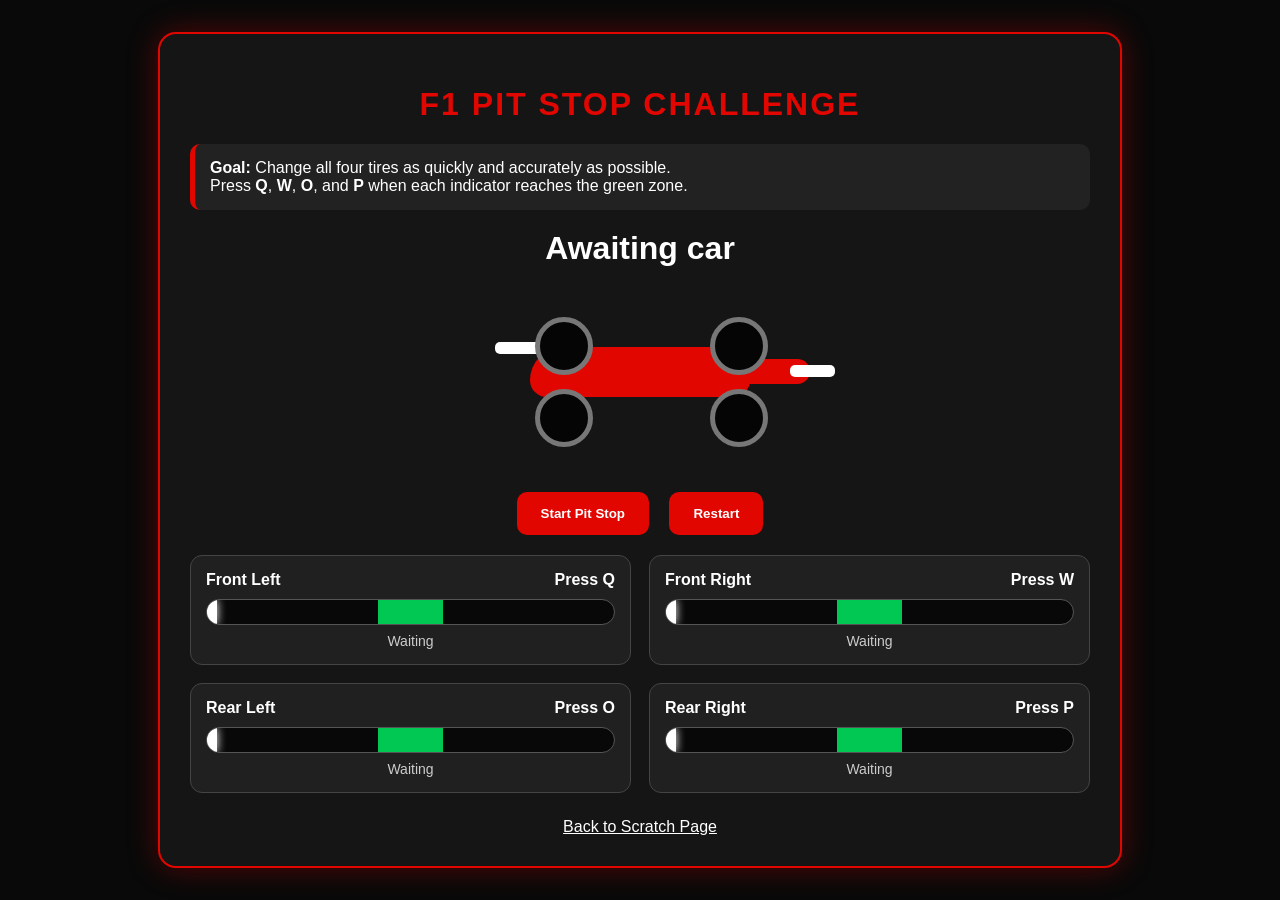
==== html/app.html @ 6ba8412c "Add files via upload" ====
<!DOCTYPE html>
<html lang="en">
<head>
    <meta charset="UTF-8">
    <meta name="viewport" content="width=device-width, initial-scale=1.0">
    <title>F1 Pit Stop Challenge</title>

    <style>
        body {
            margin: 0;
            min-height: 100vh;
            background: #090909;
            color: white;
            font-family: Arial, sans-serif;
            display: flex;
            justify-content: center;
            align-items: center;
        }

        .gameCard {
            width: 90%;
            max-width: 900px;
            background: #151515;
            border: 2px solid #e10600;
            border-radius: 18px;
            padding: 30px;
            box-shadow: 0 0 30px rgba(225, 6, 0, 0.35);
            text-align: center;
        }

        h1 {
            color: #e10600;
            letter-spacing: 2px;
        }

        .instructions {
            background: #222;
            border-left: 5px solid #e10600;
            padding: 15px;
            margin: 20px 0;
            text-align: left;
            border-radius: 10px;
        }

        .car {
            position: relative;
            width: 360px;
            height: 150px;
            margin: 30px auto;
        }

        .carBody {
            position: absolute;
            top: 50px;
            left: 70px;
            width: 220px;
            height: 50px;
            background: #e10600;
            border-radius: 40px 40px 20px 20px;
        }

        .carNose {
            position: absolute;
            top: 62px;
            left: 280px;
            width: 70px;
            height: 25px;
            background: #e10600;
            border-radius: 0 30px 30px 0;
        }

        .wing {
            position: absolute;
            background: white;
            height: 12px;
            border-radius: 5px;
        }

        .frontWing {
            top: 68px;
            left: 330px;
            width: 45px;
        }

        .rearWing {
            top: 45px;
            left: 35px;
            width: 55px;
        }

        .tire {
            position: absolute;
            width: 48px;
            height: 48px;
            background: #050505;
            border: 5px solid #777;
            border-radius: 50%;
        }

        .frontLeft { top: 20px; left: 250px; }
        .frontRight { top: 92px; left: 250px; }
        .rearLeft { top: 20px; left: 75px; }
        .rearRight { top: 92px; left: 75px; }

        .pitGrid {
            display: grid;
            grid-template-columns: 1fr 1fr;
            gap: 18px;
            margin-top: 20px;
        }

        .module {
            background: #202020;
            padding: 15px;
            border-radius: 12px;
            border: 1px solid #444;
        }

        .moduleHeader {
            display: flex;
            justify-content: space-between;
            margin-bottom: 10px;
            font-weight: bold;
        }

        .bar {
            position: relative;
            height: 24px;
            background: #080808;
            border-radius: 20px;
            overflow: hidden;
            border: 1px solid #555;
        }

        .greenZone {
            position: absolute;
            left: 42%;
            width: 16%;
            height: 100%;
            background: #00c853;
        }

        .indicator {
            position: absolute;
            left: 0%;
            width: 10px;
            height: 100%;
            background: white;
            box-shadow: 0 0 10px white;
        }

        .status {
            margin-top: 8px;
            font-size: 14px;
            color: #ccc;
        }

        button {
            background: #e10600;
            color: white;
            border: none;
            padding: 14px 24px;
            border-radius: 10px;
            font-weight: bold;
            cursor: pointer;
            margin: 15px 8px 0;
        }

        button:hover {
            background: #ff2a23;
            transform: scale(1.04);
        }

        a {
            display: block;
            margin-top: 25px;
            color: white;
        }

        @media (max-width: 700px) {
            .pitGrid {
                grid-template-columns: 1fr;
            }

            .car {
                transform: scale(0.85);
            }
        }
        .tireChanged {
        border-color: #00c853;
        box-shadow: 0 0 18px #00c853;
        }

        .tireMissed {
        border-color: #e10600;
        box-shadow: 0 0 18px #e10600;
        }
    </style>
</head>

<body>

    <div class="gameCard">
         <h1>F1 PIT STOP CHALLENGE</h1>

    <div class="instructions">
        <strong>Goal:</strong> Change all four tires as quickly and accurately as possible.<br>
        Press <strong>Q</strong>, <strong>W</strong>, <strong>O</strong>, and <strong>P</strong>
        when each indicator reaches the green zone.
    </div>

        <div id="countdown" style="
            font-size:32px;
            font-weight:bold;
            color:white;
            margin:20px 0;
            text-align:center;
    ">
            Awaiting car
        </div>
        <div class="car">
            <div class="rearWing wing"></div>
            <div class="carBody"></div>
            <div class="carNose"></div>
            <div class="frontWing wing"></div>

            <div class="tire frontLeft" id="tire0"></div>
            <div class="tire frontRight" id="tire1"></div>
            <div class="tire rearLeft" id="tire2"></div>
            <div class="tire rearRight" id="tire3"></div>
        </div>

         <button onclick="startCountdown()">Start Pit Stop</button>
         <button onclick="window.location.reload()">Restart</button>

        <div class="pitGrid">
            <div class="module">
                <div class="moduleHeader">
                    <span>Front Left</span>
                    <span>Press Q</span>
                </div>
                <div class="bar">
                    <div class="greenZone"></div>
                    <div class="indicator"></div>
                </div>
                <div class="status">Waiting</div>
            </div>

            <div class="module">
                <div class="moduleHeader">
                    <span>Front Right</span>
                    <span>Press W</span>
                </div>
                <div class="bar">
                    <div class="greenZone"></div>
                    <div class="indicator"></div>
                </div>
                <div class="status">Waiting</div>
            </div>

            <div class="module">
                <div class="moduleHeader">
                    <span>Rear Left</span>
                    <span>Press O</span>
                </div>
                <div class="bar">
                    <div class="greenZone"></div>
                    <div class="indicator"></div>
                </div>
                <div class="status">Waiting</div>
            </div>

            <div class="module">
                <div class="moduleHeader">
                    <span>Rear Right</span>
                    <span>Press P</span>
                </div>
                <div class="bar">
                    <div class="greenZone"></div>
                    <div class="indicator"></div>
                </div>
                <div class="status">Waiting</div>
            </div>
        </div>

        <a href="../index.html">Back to Scratch Page</a>
    </div>
   <script>
    let gameActive = false;
    let completedTires = 0;
    let animation;

    const tires = {
        q: { id: 0, position: 0, direction: 1, speed: 1.6, done: false },
        w: { id: 1, position: 0, direction: 1, speed: 1.3, done: false },
        o: { id: 2, position: 0, direction: 1, speed: 1.8, done: false },
        p: { id: 3, position: 0, direction: 1, speed: 1.5, done: false }
    };

    function startCountdown() {
        let count = 3;
        document.getElementById("countdown").textContent = count;

        const countdownInterval = setInterval(() => {
            count--;

            if (count > 0) {
                document.getElementById("countdown").textContent = count;
            } else if (count === 0) {
                document.getElementById("countdown").textContent = "GO!";
            } else {
                clearInterval(countdownInterval);
                document.getElementById("countdown").textContent = "PIT STOP IN PROGRESS";
                startGame();
            }
        }, 1000);
    }

    function startGame() {
        gameActive = true;
        moveBars();
    }

    function moveBars() {
        const indicators = document.querySelectorAll(".indicator");

        for (let key in tires) {
            let tire = tires[key];

            if (!tire.done) {
                tire.position += tire.speed * tire.direction;

                if (tire.position >= 98) {
                    tire.position = 98;
                    tire.direction = -1;
                }

                if (tire.position <= 0) {
                    tire.position = 0;
                    tire.direction = 1;
                }

                indicators[tire.id].style.left = tire.position + "%";
            }
        }

        if (gameActive) {
            animation = requestAnimationFrame(moveBars);
        }
    }

    document.addEventListener("keydown", function(event) {
        const keyPressed = event.key.toLowerCase();

        if (!gameActive || !tires[keyPressed]) {
            return;
        }

        checkTire(keyPressed);
    });

    function checkTire(keyPressed) {
        let tire = tires[keyPressed];

        if (tire.done) {
            return;
        }

        let position = tire.position;
        let statusText = "";
        let tireElement = document.getElementById("tire" + tire.id);

        if (position >= 42 && position <= 58) {
            statusText = "Changed";
            tireElement.classList.add("tireChanged");
        } else {
            statusText = "Missed";
            tireElement.classList.add("tireMissed");
        }

        completedTires++;
        tire.done = true;

        const statuses = document.querySelectorAll(".status");
        statuses[tire.id].textContent = statusText;

        if (completedTires === 4) {
            endGame();
        }
    }

    function endGame() {
    gameActive = false;
    cancelAnimationFrame(animation);

    let perfectCount = 0;
    let goodCount = 0;
    let missedCount = 0;

    const statuses = document.querySelectorAll(".status");

    statuses.forEach(status => {
        if (status.textContent === "Changed") {
            perfectCount++;
        } else {
            missedCount++;
        }
    });

    let score = (perfectCount * 100) + (missedCount * 25);

    let rating = "";

    if (score === 400) {
        rating = "🏆 Record Pit Stop";
    } else if (score >= 300) {
        rating = "🥈 Race Winning Pit Stop";
    } else if (score >= 200) {
        rating = "🏁 Solid Pit Stop";
    } else {
        rating = "🔧 Needs More Practice";
    }

    document.getElementById("countdown").innerHTML =
        `
        PIT STOP COMPLETE<br><br>
        Final Score: ${score} / 400<br><br>
        ${rating}
        `;
}
</script>

</body>
</html>
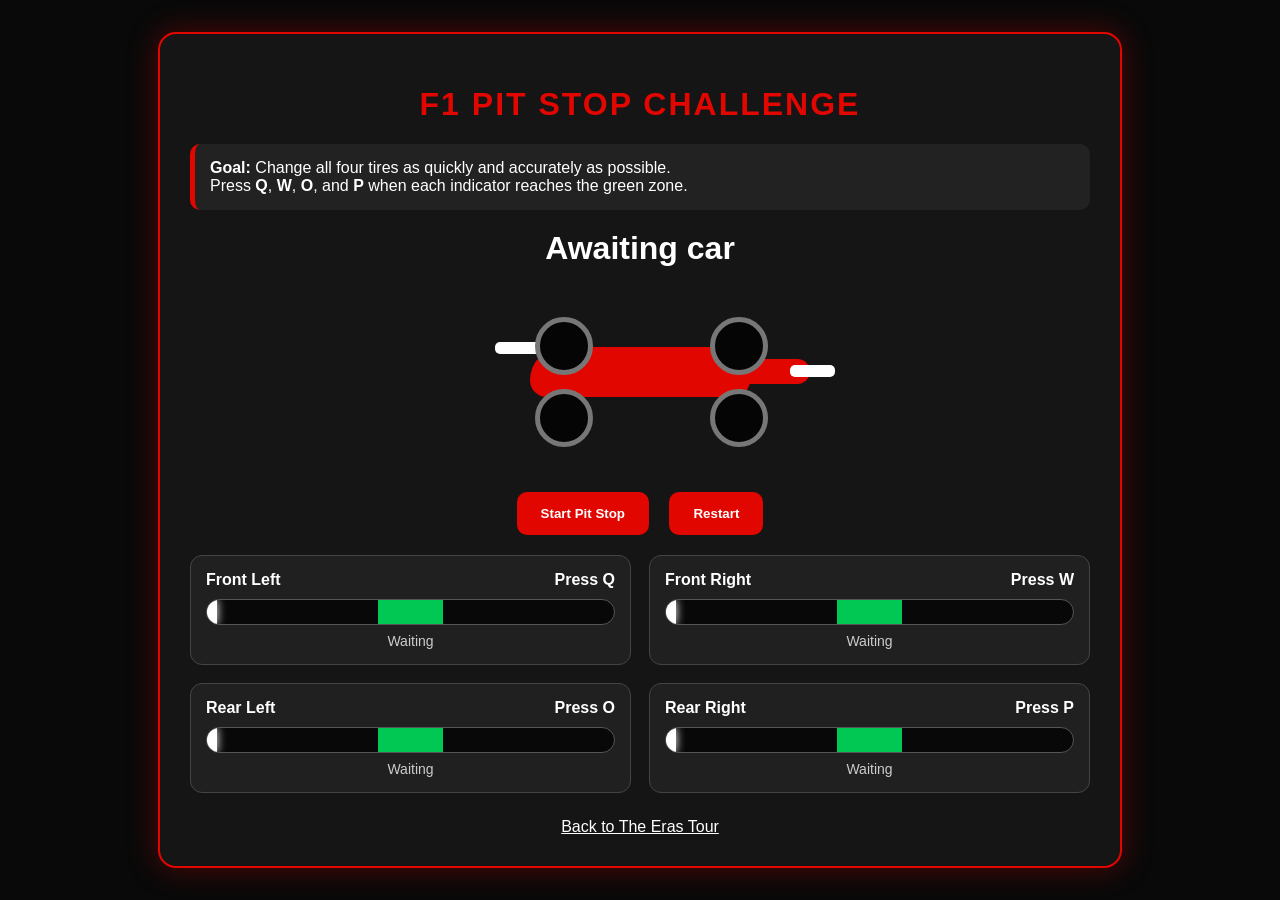
==== commit 1121d144: "Add files via upload" ====
--- a/html/app.html
+++ b/html/app.html
@@ -283,7 +283,7 @@
             </div>
         </div>
 
-        <a href="../index.html">Back to Scratch Page</a>
+        <a href="../index.html">Back to The Eras Tour</a>
     </div>
    <script>
     let gameActive = false;
